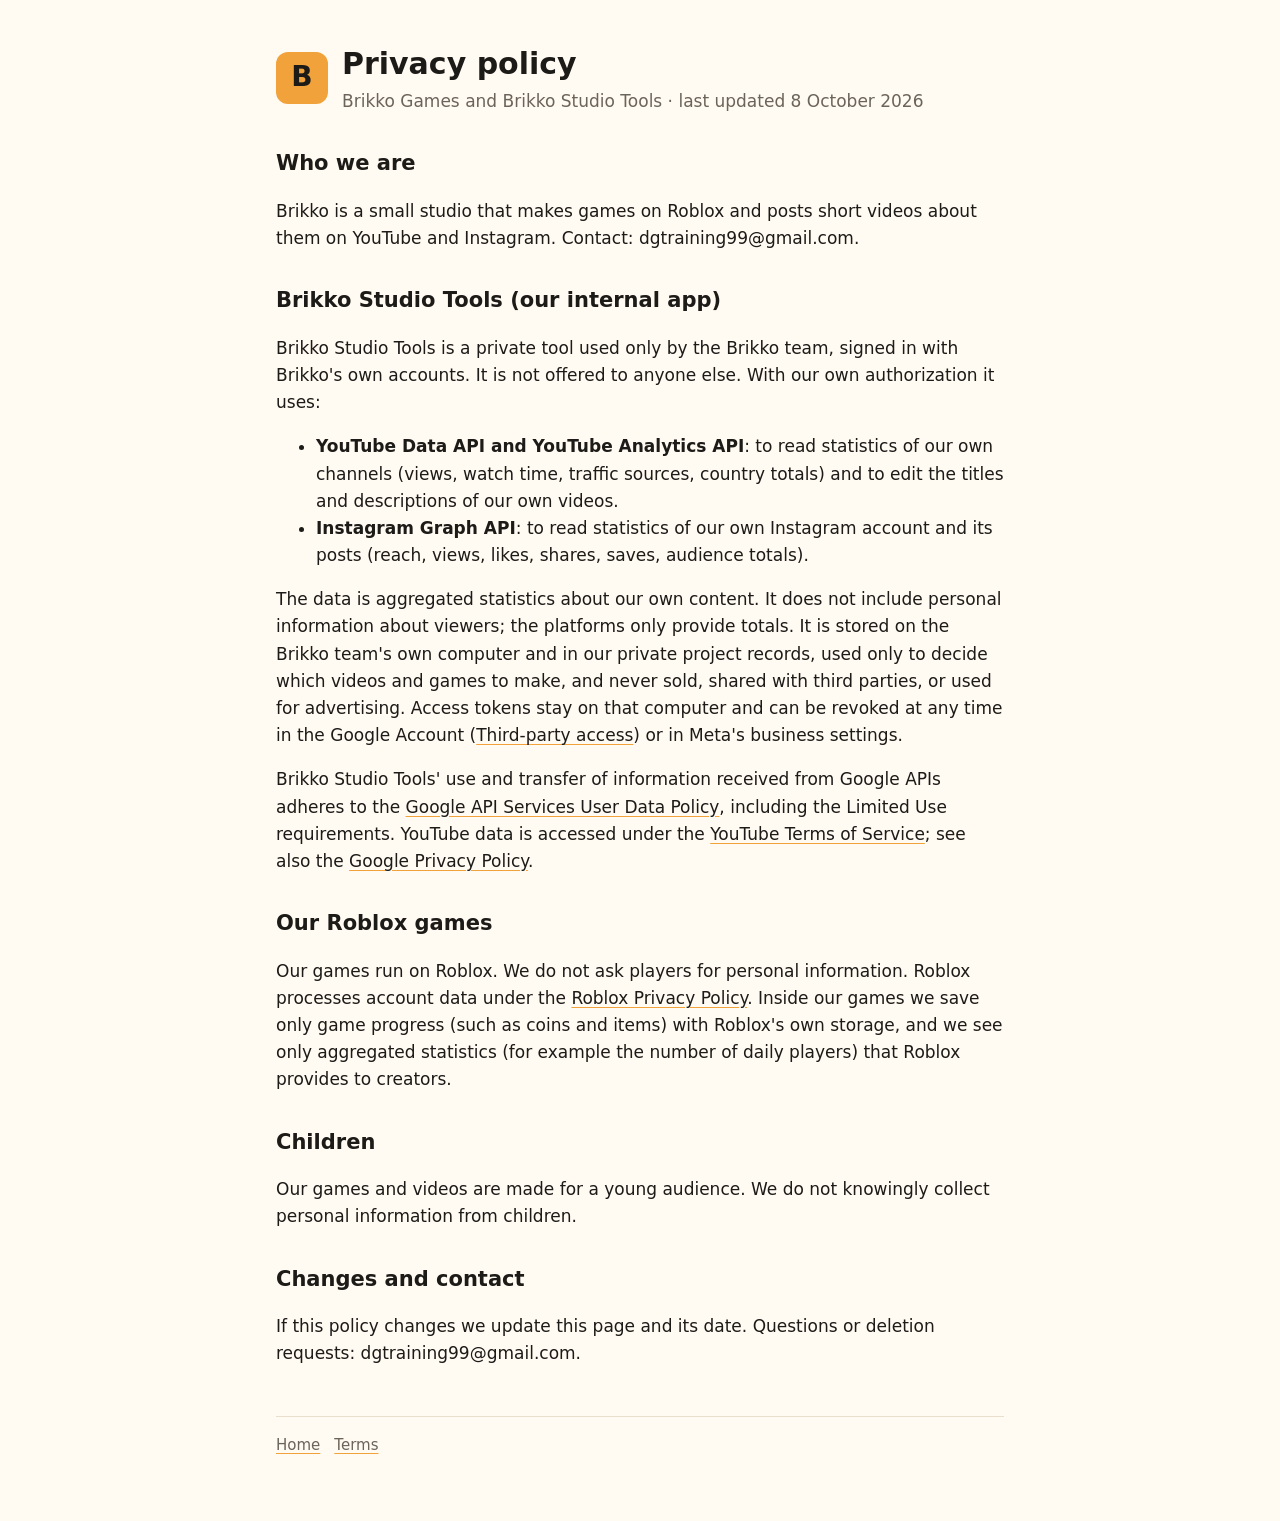
==== privacy.html @ 396ea017 "Brikko site: home, privacy policy, terms (for the Google OAuth app branding) Co-Authored-By: Claude " ====
<!doctype html>
<html lang="en">
<head>
<meta charset="utf-8">
<meta name="viewport" content="width=device-width, initial-scale=1">
<title>Brikko Privacy Policy</title>
<link rel="stylesheet" href="style.css">
</head>
<body>
<main>
  <header>
    <div class="logo" aria-hidden="true">B</div>
    <div>
      <h1>Privacy policy</h1>
      <div class="muted">Brikko Games and Brikko Studio Tools · last updated 8 October 2026</div>
    </div>
  </header>

  <h2>Who we are</h2>
  <p>Brikko is a small studio that makes games on Roblox and posts short videos about them on YouTube and Instagram.
     Contact: dgtraining99@gmail.com.</p>

  <h2>Brikko Studio Tools (our internal app)</h2>
  <p>Brikko Studio Tools is a private tool used only by the Brikko team, signed in with Brikko's own accounts. It is not
     offered to anyone else. With our own authorization it uses:</p>
  <ul>
    <li><strong>YouTube Data API and YouTube Analytics API</strong>: to read statistics of our own channels (views, watch
        time, traffic sources, country totals) and to edit the titles and descriptions of our own videos.</li>
    <li><strong>Instagram Graph API</strong>: to read statistics of our own Instagram account and its posts (reach, views,
        likes, shares, saves, audience totals).</li>
  </ul>
  <p>The data is aggregated statistics about our own content. It does not include personal information about viewers;
     the platforms only provide totals. It is stored on the Brikko team's own computer and in our private project
     records, used only to decide which videos and games to make, and never sold, shared with third parties, or used for
     advertising. Access tokens stay on that computer and can be revoked at any time in the Google Account
     (<a href="https://myaccount.google.com/permissions">Third-party access</a>) or in Meta's business settings.</p>
  <p>Brikko Studio Tools' use and transfer of information received from Google APIs adheres to the
     <a href="https://developers.google.com/terms/api-services-user-data-policy">Google API Services User Data Policy</a>,
     including the Limited Use requirements. YouTube data is accessed under the
     <a href="https://www.youtube.com/t/terms">YouTube Terms of Service</a>; see also the
     <a href="https://policies.google.com/privacy">Google Privacy Policy</a>.</p>

  <h2>Our Roblox games</h2>
  <p>Our games run on Roblox. We do not ask players for personal information. Roblox processes account data under the
     <a href="https://en.help.roblox.com/hc/articles/115004630823">Roblox Privacy Policy</a>. Inside our games we save only
     game progress (such as coins and items) with Roblox's own storage, and we see only aggregated statistics (for example
     the number of daily players) that Roblox provides to creators.</p>

  <h2>Children</h2>
  <p>Our games and videos are made for a young audience. We do not knowingly collect personal information from children.</p>

  <h2>Changes and contact</h2>
  <p>If this policy changes we update this page and its date. Questions or deletion requests: dgtraining99@gmail.com.</p>

  <footer><a href="index.html">Home</a><a href="terms.html">Terms</a></footer>
</main>
</body>
</html>
---- style.css ----
:root { --bg: #fffaf2; --fg: #1d1b18; --muted: #6b645a; --accent: #f2a23a; --card: #ffffff; --line: #eadfcd; }
@media (prefers-color-scheme: dark) { :root { --bg: #17150f; --fg: #f3ede2; --muted: #b3aa9b; --accent: #f2a23a; --card: #211e17; --line: #3a342a; } }
* { box-sizing: border-box; }
body { margin: 0; background: var(--bg); color: var(--fg); font: 17px/1.6 system-ui, -apple-system, "Segoe UI", Roboto, sans-serif; }
main { max-width: 760px; margin: 0 auto; padding: 40px 16px 64px; }
header { display: flex; align-items: center; gap: 14px; margin-bottom: 28px; }
.logo { width: 52px; height: 52px; border-radius: 12px; background: var(--accent); display: grid; place-items: center; font-weight: 800; font-size: 28px; color: #1d1b18; }
h1 { font-size: 30px; margin: 0; }
h2 { font-size: 21px; margin: 32px 0 8px; }
p, li { color: var(--fg); }
.muted { color: var(--muted); }
.cards { display: grid; grid-template-columns: repeat(auto-fit, minmax(220px, 1fr)); gap: 12px; padding: 0; list-style: none; }
.cards li { background: var(--card); border: 1px solid var(--line); border-radius: 12px; padding: 14px 16px; }
a { color: inherit; text-decoration-color: var(--accent); text-underline-offset: 3px; }
footer { margin-top: 48px; padding-top: 16px; border-top: 1px solid var(--line); font-size: 15px; color: var(--muted); }
footer a { margin-right: 14px; }
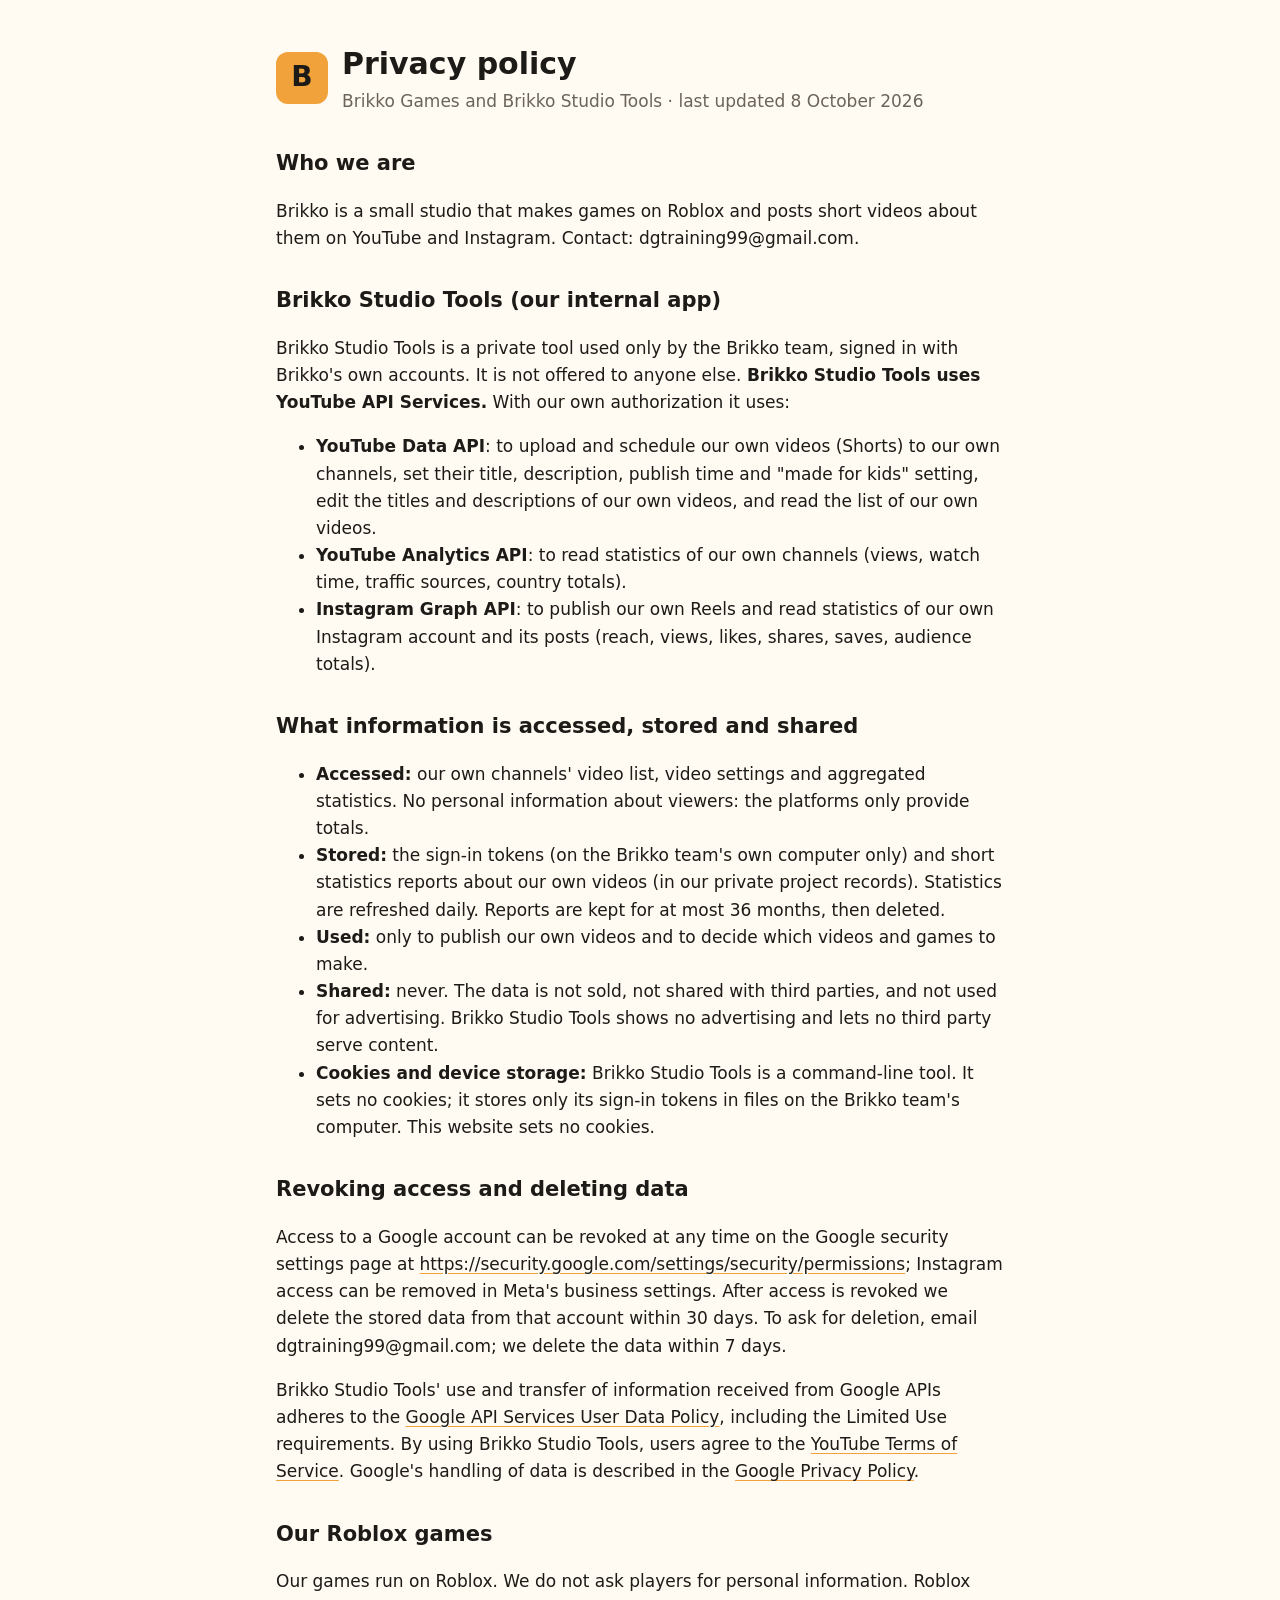
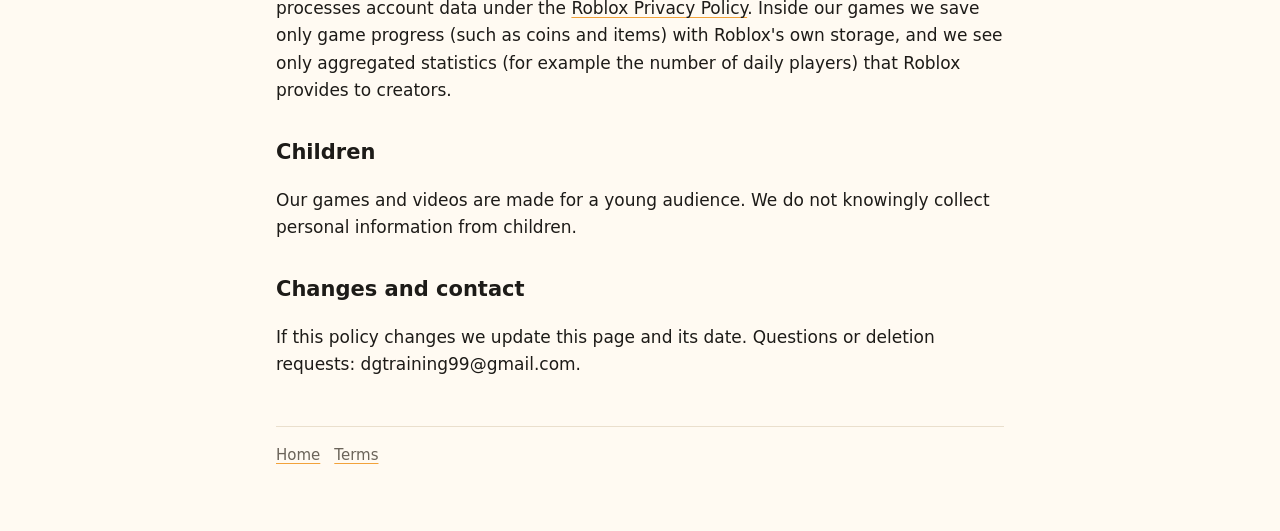
==== commit cd59016a: "Privacy policy + terms: YouTube API Services statement, YouTube ToS agreement, Google security-setti" ====
--- a/privacy.html
+++ b/privacy.html
@@ -22,23 +22,41 @@
 
   <h2>Brikko Studio Tools (our internal app)</h2>
   <p>Brikko Studio Tools is a private tool used only by the Brikko team, signed in with Brikko's own accounts. It is not
-     offered to anyone else. With our own authorization it uses:</p>
+     offered to anyone else. <strong>Brikko Studio Tools uses YouTube API Services.</strong> With our own authorization it uses:</p>
   <ul>
-    <li><strong>YouTube Data API and YouTube Analytics API</strong>: to read statistics of our own channels (views, watch
-        time, traffic sources, country totals) and to edit the titles and descriptions of our own videos.</li>
-    <li><strong>Instagram Graph API</strong>: to read statistics of our own Instagram account and its posts (reach, views,
-        likes, shares, saves, audience totals).</li>
+    <li><strong>YouTube Data API</strong>: to upload and schedule our own videos (Shorts) to our own channels, set their
+        title, description, publish time and "made for kids" setting, edit the titles and descriptions of our own videos,
+        and read the list of our own videos.</li>
+    <li><strong>YouTube Analytics API</strong>: to read statistics of our own channels (views, watch time, traffic
+        sources, country totals).</li>
+    <li><strong>Instagram Graph API</strong>: to publish our own Reels and read statistics of our own Instagram account
+        and its posts (reach, views, likes, shares, saves, audience totals).</li>
   </ul>
-  <p>The data is aggregated statistics about our own content. It does not include personal information about viewers;
-     the platforms only provide totals. It is stored on the Brikko team's own computer and in our private project
-     records, used only to decide which videos and games to make, and never sold, shared with third parties, or used for
-     advertising. Access tokens stay on that computer and can be revoked at any time in the Google Account
-     (<a href="https://myaccount.google.com/permissions">Third-party access</a>) or in Meta's business settings.</p>
+
+  <h2>What information is accessed, stored and shared</h2>
+  <ul>
+    <li><strong>Accessed:</strong> our own channels' video list, video settings and aggregated statistics. No personal
+        information about viewers: the platforms only provide totals.</li>
+    <li><strong>Stored:</strong> the sign-in tokens (on the Brikko team's own computer only) and short statistics reports
+        about our own videos (in our private project records). Statistics are refreshed daily. Reports are kept for at
+        most 36 months, then deleted.</li>
+    <li><strong>Used:</strong> only to publish our own videos and to decide which videos and games to make.</li>
+    <li><strong>Shared:</strong> never. The data is not sold, not shared with third parties, and not used for advertising.
+        Brikko Studio Tools shows no advertising and lets no third party serve content.</li>
+    <li><strong>Cookies and device storage:</strong> Brikko Studio Tools is a command-line tool. It sets no cookies; it
+        stores only its sign-in tokens in files on the Brikko team's computer. This website sets no cookies.</li>
+  </ul>
+
+  <h2>Revoking access and deleting data</h2>
+  <p>Access to a Google account can be revoked at any time on the Google security settings page at
+     <a href="https://security.google.com/settings/security/permissions">https://security.google.com/settings/security/permissions</a>;
+     Instagram access can be removed in Meta's business settings. After access is revoked we delete the stored data from
+     that account within 30 days. To ask for deletion, email dgtraining99@gmail.com; we delete the data within 7 days.</p>
   <p>Brikko Studio Tools' use and transfer of information received from Google APIs adheres to the
      <a href="https://developers.google.com/terms/api-services-user-data-policy">Google API Services User Data Policy</a>,
-     including the Limited Use requirements. YouTube data is accessed under the
-     <a href="https://www.youtube.com/t/terms">YouTube Terms of Service</a>; see also the
-     <a href="https://policies.google.com/privacy">Google Privacy Policy</a>.</p>
+     including the Limited Use requirements. By using Brikko Studio Tools, users agree to the
+     <a href="https://www.youtube.com/t/terms">YouTube Terms of Service</a>. Google's handling of data is described in the
+     <a href="http://www.google.com/policies/privacy">Google Privacy Policy</a>.</p>
 
   <h2>Our Roblox games</h2>
   <p>Our games run on Roblox. We do not ask players for personal information. Roblox processes account data under the
